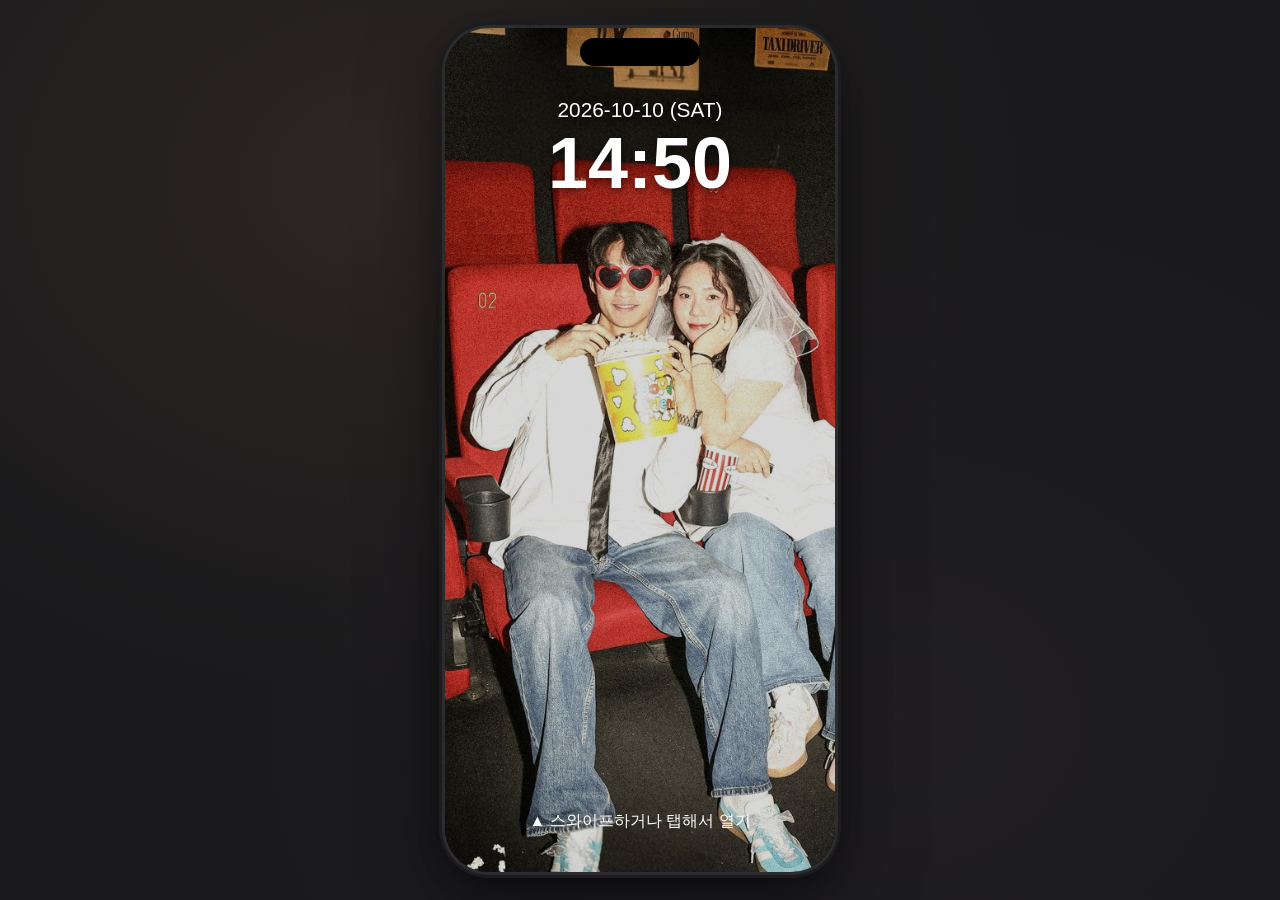
==== index.html @ 576ec0c3 "test" ====
<!DOCTYPE html>
<html lang="ko">
<head>
    <meta charset="UTF-8">
    <meta name="viewport" content="width=device-width, initial-scale=1.0, viewport-fit=cover">
    <title>우리 결혼합니다</title>
    <meta name="description" content="2026년 10월 10일, 황지훈 ♥ 조대옥 결혼합니다. 더아리엘 수원에서 소중한 분들을 초대합니다.">

    <!-- 카카오톡 / SNS 링크 미리보기 (Open Graph) -->
    <meta property="og:type" content="website">
    <meta property="og:site_name" content="우리 결혼합니다">
    <meta property="og:title" content="10월 10일 황지훈 ♥ 조대옥 결혼합니다.">
    <meta property="og:description" content="2026년 10월 10일 (토) 오후 2시 50분 · 더아리엘 수원">
    <meta property="og:url" content="https://sks03433.github.io/okhoon-wedding/">
    <meta property="og:image" content="https://sks03433.github.io/okhoon-wedding/gallery/01.jpg">
    <meta property="og:image:width" content="3344">
    <meta property="og:image:height" content="5016">
    <meta property="og:locale" content="ko_KR">

    <meta name="twitter:card" content="summary_large_image">
    <meta name="twitter:title" content="10월 10일 황지훈 ♥ 조대옥 결혼합니다.">
    <meta name="twitter:description" content="2026년 10월 10일 (토) 오후 2시 50분 · 더아리엘 수원">
    <meta name="twitter:image" content="https://sks03433.github.io/okhoon-wedding/gallery/01.jpg">

    <link rel="stylesheet" href="https://cdnjs.cloudflare.com/ajax/libs/font-awesome/6.5.1/css/all.min.css">
    
    <script src="https://www.gstatic.com/firebasejs/8.10.1/firebase-app.js"></script>
    <script src="https://www.gstatic.com/firebasejs/8.10.1/firebase-database.js"></script>

    <script>
        const firebaseConfig = {
            apiKey: "AIzaSyBFfQJjNYcFYz-Aci26MjwXacXOkHClIR4",
            authDomain: "okhoon-wedding.firebaseapp.com",
            databaseURL: "https://okhoon-wedding-default-rtdb.asia-southeast1.firebasedatabase.app",
            projectId: "okhoon-wedding",
            storageBucket: "okhoon-wedding.firebasestorage.app",
            messagingSenderId: "983524797177",
            appId: "1:983524797177:web:cefd13ac75ae9e44da1028"
        };

        // 파이어베이스 초기화
        if (!firebase.apps.length) {
            firebase.initializeApp(firebaseConfig);
        }
        const database = firebase.database();
    </script>

    <link rel="stylesheet" href="style.css">
</head>
<body>

    <audio id="bgm" src="bgm.mp3" loop></audio>

    <div id="app-frame">
    <div id="lock-screen" class="screen">
        <div class="lock-wrapper">
            <div class="top-info">
                <div class="date">2026-10-10 (SAT)</div>
                <div class="time">14:50</div>
            </div>
            <div class="swipe-up-text">▲ 스와이프하거나 탭해서 열기</div>
        </div>
    </div>

    <div id="home-screen" class="screen hidden">
        <div class="home-title-bar">
            <div class="home-music-item" onclick="toggleMusic()">
                <div id="music-top-btn" class="icon-box ios-music home-music-icon">
                    <i class="fa-solid fa-music"></i>
                </div>
                <span>음악 재생</span>
            </div>
            <div class="home-title-spacer" aria-hidden="true"></div>
        </div>

        <div class="home-content">
            <div class="app-grid row-2">
                <!-- ✉️ 1. 축의금 -> '마음 전하기' (구글 메일 아이콘 스타일) -->
                <div class="icon-item" onclick="openRemittance()">
                    <div class="icon-box ios-mail" style="background: #ffffff; box-shadow: inset 0 0 1px rgba(0,0,0,0.2); display: flex; align-items: center; justify-content: center;">
                        <svg viewBox="0 0 24 24" style="width: 65%; height: 65%;">
                            <path fill="#4285F4" d="M20 4H4c-1.1 0-2 .9-2 2v12c0 1.1.9 2 2 2h16c1.1 0 2-.9 2-2V6c0-1.1-.9-2-2-2z"/>
                            <path fill="#EA4335" d="M22 6v12c0 1.1-.9 2-2 2h-2V8l-6 4-6-4v12H4c-1.1 0-2-.9-2-2V6c0-1.1.9-2 2-2h16c1.1 0 2-.9 2 2z"/>
                            <path fill="#FBBC05" d="M18 20h2c1.1 0 2-.9 2-2V8l-4 3v9z"/>
                            <path fill="#34A853" d="M2 8v10c0 1.1.9 2 2 2h2v-9l-4-3z"/>
                        </svg>
                    </div>
                    <span>마음 전하기</span>
                </div>
                
                <div class="icon-item" onclick="openGuestSnap()">
                    <div class="icon-box ios-instagram">
                        <div class="insta-camera">
                            <div class="insta-lens"></div>
                            <div class="insta-flash"></div>
                        </div>
                    </div>
                    <span>게스트 스냅</span>
                </div>

                <div class="icon-item" onclick="openGuestbook()">
                    <div class="icon-box ios-messages" style="background: linear-gradient(180deg, #35c759 0%, #2cd156 100%); display: flex; align-items: center; justify-content: center; box-shadow: 0 4px 10px rgba(0,0,0,0.15);">
                        <svg viewBox="0 0 29 29" style="width: 62%; height: 62%; filter: drop-shadow(0px 1px 1px rgba(0,0,0,0.05));">
                            <path fill="#ffffff" d="M14.5,2.5 C21.956,2.5 28,7.604 28,13.884 C28,20.163 21.956,25.267 14.5,25.267 C12.983,25.267 11.528,25.059 10.169,24.671 C6.671,27.126 3.013,27.311 1.341,27.337 C1.002,27.342 0.771,27.02 0.906,26.711 C1.859,24.529 3.518,21.603 3.993,20.093 C1.536,18.432 0,16.295 0,13.884 C0,7.604 6.044,2.5 14.5,2.5 Z"/>
                        </svg>
                    </div>
                    <span>방명록</span>
                </div>

                <div class="icon-item" onclick="openNotice()">
                    <div class="icon-box ios-settings">
                        <i class="fa-solid fa-gear"></i>
                    </div>
                    <span>안내사항</span>
                </div>
            </div>
        </div>
        
        <div class="ios-dock">
            <div class="icon-item" onclick="openStory()">
                <div class="icon-box ios-health">❤️</div>
                <span>우리 이야기</span>
            </div>
            <div class="icon-item" onclick="openMap()">
                <div class="icon-box ios-maps"><div class="maps-indicator"></div></div>
                <span>오시는 길</span>
            </div>
            <div class="icon-item" onclick="openGallery()">
                <div class="icon-box ios-photos">
                    <div class="petal p1"></div><div class="petal p2"></div>
                    <div class="petal p3"></div><div class="petal p4"></div>
                    <div class="petal p5"></div><div class="petal p6"></div>
                    <div class="petal p7"></div><div class="petal p8"></div>
                </div>
                <span>갤러리</span>
            </div>
            <div class="icon-item" onclick="openRSVP()">
                <div class="icon-box ios-reminders">
                    <div class="rem-bullet rb1"></div><div class="rem-line"></div>
                    <div class="rem-bullet rb2"></div><div class="rem-line"></div>
                    <div class="rem-bullet rb3"></div><div class="rem-line"></div>
                </div>
                <span>참석 여부</span>
            </div>
        </div>
    </div>

    <div id="map-page" class="detail-page hidden">
        <div class="page-header">
            <div class="header-bar"></div>
            <h3>오시는 길</h3>
            <button class="close-btn" onclick="closeMap()">✕</button>
        </div>
        <div class="page-content">
            <div class="venue-card">
                <h4 class="venue-name">더아리엘 수원</h4> 
                <p class="venue-address">경기도 수원시 팔달구 중부대로 181<br><span class="sub-addr">(우만동 147-7)</span></p>
                <p class="venue-phone"><i class="fa-solid fa-phone"></i> 031.214.9300</p>
                <div class="venue-map-wrap">
                    <img src="venue_map.jpg" alt="더아리엘 수원 약도" class="venue-map-image">
                </div>
                <button class="copy-full" onclick="copyAddress()"><i class="fa-regular fa-copy"></i> 주소 복사하기</button>
                <div class="btn-group">
                    <a href="https://map.kakao.com/link/to/더아리엘 수원,37.2775914,127.0362429" target="_blank" class="action-btn kakao">
                        <i class="fa-solid fa-comment"></i> 카카오맵
                    </a>
                    
                    <a href="https://map.naver.com/v5/search/더아리엘%20수원" target="_blank" class="action-btn naver">
                        <span class="naver-icon">N</span> 네이버 지도
                    </a>
                </div>
            </div> 
            
            <div class="transport-section">
                <div class="info-block">
                    <h5 class="sub-title sub-subway"><i class="fa-solid fa-subway"></i> 지하철</h5>
                    <div class="route-list">
                        <div class="route-card">
                            <div class="route-head">
                                <span class="badge line-1">1호선</span>
                                <strong>수원역 4번 출구 앞</strong>
                            </div>
                            <p class="bus-numbers blue">720-2, 83-1, 10, 10-2, 10-5, 11-1, 37, 66-4, 13-4</p>
                            <p class="route-arrive">수원고용센터 · 동수원병원 · 라마다호텔 앞 하차 <span class="walk-time">도보 약 5분</span></p>
                        </div>
                        <div class="route-card">
                            <div class="route-head">
                                <span class="badge line-bundang">수인분당</span>
                                <strong>수원시청역 1번 출구 앞</strong>
                            </div>
                            <p class="bus-numbers blue">82-1</p>
                            <p class="route-arrive">동수원병원 · 라마다 하차 <span class="walk-time">도보 약 2분</span></p>
                        </div>
                        <div class="route-card">
                            <div class="route-head">
                                <span class="badge line-bundang">수인분당</span>
                                <strong>수원시청역 9번 출구 앞</strong>
                            </div>
                            <p class="bus-numbers blue">20-2, 202</p>
                            <p class="route-arrive">청소년문화센터 하차 <span class="walk-time">도보 약 8분</span></p>
                        </div>
                        <div class="route-card tip">
                            <div class="route-head">
                                <span class="badge tip-badge">Tip</span>
                                <strong>아주대병원 입구 정거장 앞</strong>
                            </div>
                            <p class="route-note">수원역 · 팔달문 방향 승차</p>
                            <p class="bus-numbers blue">720-2, 11-1, 13-4</p>
                            <p class="route-arrive">우만신성아파트 하차</p>
                            <p class="route-note">청소년문화센터 하차 시 선경아파트 방향 도보 400m (동수원병원 방향)</p>
                        </div>
                    </div>
                </div>
                <div class="info-block">
                    <h5 class="sub-title sub-bus"><i class="fa-solid fa-bus"></i> 광역버스</h5>
                    <div class="route-list">
                        <div class="route-card">
                            <div class="route-head">
                                <span class="badge line-sin">신분당</span>
                                <strong>강남역 5번 출구</strong>
                            </div>
                            <p class="route-note">반대 방향 도보 → 대우도씨에빛오피스텔 지나 커피빈 앞 정류장</p>
                            <div class="bus-list">
                                <p><span class="bus-chip red">3007</span> 아주대병원입구 하차</p>
                                <p><span class="bus-chip red">3002</span> 월드메르디앙 하차 <span class="walk-time">도보 약 5분</span></p>
                            </div>
                        </div>
                        <div class="route-card">
                            <div class="route-head">
                                <span class="badge line-2">2호선</span>
                                <strong>사당역 4번 출구</strong>
                            </div>
                            <p class="route-note">반대 방향 도보 → GS25 편의점 앞 정류장</p>
                            <div class="bus-list">
                                <p><span class="bus-chip red">7000</span> <span class="bus-chip red">7001</span> 아주대병원입구 하차</p>
                                <p><span class="bus-chip red">7002</span> 월드메르디앙 하차 <span class="walk-time">도보 약 5분</span></p>
                            </div>
                        </div>
                        <div class="route-card">
                            <div class="route-head">
                                <span class="badge line-2">2호선</span>
                                <strong>잠실역 4번 출구 앞</strong>
                            </div>
                            <div class="bus-list">
                                <p><span class="bus-chip red">1007-1</span> 아주대병원입구 하차</p>
                            </div>
                        </div>
                        <div class="route-card">
                            <div class="route-head">
                                <span class="badge line-bundang">성남</span>
                                <strong>성남시청 또는 야탑역</strong>
                            </div>
                            <div class="bus-list">
                                <p><span class="bus-chip red">4000</span> 청소년문화센터 하차</p>
                            </div>
                        </div>
                    </div>
                </div>
                <div class="info-block">
                    <h5 class="sub-title sub-parking"><i class="fa-solid fa-car"></i> 주차장</h5>
                    <div class="info-details">
                        <p class="station-highlight parking-box">건물 내 지하 1·2층 주차장, 주차 타워 주차장</p>
                        <p>• 외부 주차장 이용 시 주차원 안내를 받고 다른 주차장으로 이동해 주세요.</p>
                    </div>
                </div>
            </div>
        </div>
    </div>

    <div id="gallery-page" class="detail-page hidden">
        <div class="page-header">
            <div class="header-bar"></div>
            <h3>갤러리</h3>
            <button class="close-btn" onclick="closeGallery()">✕</button>
        </div>
        <div class="page-content gallery-page-content">
            <div id="gallery-grid" class="gallery-grid"></div>
        </div>
    </div>

    <div id="gallery-lightbox" class="gallery-lightbox hidden" onclick="closeGalleryLightboxOnBackdrop(event)">
        <button class="gallery-lightbox-close" type="button" onclick="closeGalleryLightbox()" aria-label="닫기">✕</button>
        <button class="gallery-lightbox-nav prev" type="button" onclick="prevGalleryImage(event)" aria-label="이전 사진">‹</button>
        <img id="gallery-lightbox-img" src="" alt="갤러리 사진">
        <button class="gallery-lightbox-nav next" type="button" onclick="nextGalleryImage(event)" aria-label="다음 사진">›</button>
        <div id="gallery-lightbox-counter" class="gallery-lightbox-counter"></div>
    </div>

    <div id="guestbook-page" class="detail-page hidden">
        <div class="page-header">
            <div class="header-bar"></div>
            <h3>축하 방명록 (<span id="gb-count">0</span>)</h3>
            <button class="close-btn" onclick="closeGuestbook()">✕</button>
        </div>
        <div class="page-content">
            <div class="venue-card" style="text-align: left;">
                <input type="text" id="gb-name" placeholder="이름" style="width:100%; padding:10px; margin-bottom:8px; border:1px solid #ddd; border-radius:8px;">
                <input type="password" id="gb-password" placeholder="비밀번호 (4자리)" style="width:100%; padding:10px; margin-bottom:8px; border:1px solid #ddd; border-radius:8px;">
                <textarea id="gb-content" placeholder="축하 메시지를 남겨주세요." style="width:100%; height:80px; padding:10px; margin-bottom:8px; border:1px solid #ddd; border-radius:8px; resize:none;"></textarea>
                <button class="copy-full" onclick="addComment()" style="background:#ff9500; color:white; margin-bottom:0;">메시지 남기기</button>
            </div>
            <div id="guestbook-list" class="transport-section" style="margin-top:15px;"></div>
        </div>
    </div>

    <div id="story-page" class="detail-page hidden">
        <div class="page-header">
            <div class="header-bar"></div>
            <h3>우리 이야기</h3>
            <button class="close-btn" onclick="closeStory()">✕</button>
        </div>
        <div class="page-content story-page-content">
            <div class="story-hero">
                <img src="home_photo.jpg" alt="신랑 신부 사진" class="story-hero-image">
                <div class="story-hero-overlay">
                    <p class="story-hero-date">2026. 10. 10</p>
                    <h4 class="story-hero-names">황지훈 <span>&</span> 조대옥</h4>
                </div>
            </div>

            <div class="story-intro venue-card">
                <p>서로 다른 길을 걸어온 두 사람이<br>우연처럼 만나 운명처럼 사랑하게 되었습니다.</p>
                <p>이제 한 곳을 바라보며<br>평생의 동반자가 되려 합니다.</p>
                <p class="story-intro-sign">저희의 새로운 시작을<br>축복해 주시면 감사하겠습니다.</p>
            </div>

            
            <div class="story-parents">
                <div class="story-parent-card groom-side">
                    <span class="story-parent-label">신랑측</span>
                    <p><strong>황현석 · 강미경</strong> 의 아들</p>
                    <p class="story-parent-name">황지훈</p>
                    <div class="story-mini-profile">
                        <img src="profile/groom-child.jpg" alt="신랑 어린시절" class="story-profile-photo">
                        <div class="story-profile-header">
                            <span class="story-profile-role">신랑 황지훈</span>
                            <!-- 전화번호 입력 시 href를 tel:01012345678 형식으로 교체 -->
                            <!-- <a class="story-profile-call" href="#" aria-label="신랑에게 전화하기" onclick="return false;"><i class="fa-solid fa-phone"></i></a> -->
                        </div>
                        <ul class="story-profile-list">
                            <li>1996년 출생</li>
                            <li>요리를 잘해요</li>
                            <li>여행을 좋아해요</li>
                        </ul>
                        <p class="story-profile-pledge">🌳 나무같은 남편이 되겠습니다</p>
                        <!-- <p class="story-profile-mbti">MBTI · ENFP</p> -->
                    </div>
                </div>
                <div class="story-parent-card bride-side">
                    <span class="story-parent-label">신부측</span>
                    <p><strong>조기종 · 나유미</strong> 의 딸</p>
                    <p class="story-parent-name">조대옥</p>
                    <div class="story-mini-profile">
                        <img src="profile/bride-child.jpg" alt="신부 어린시절" class="story-profile-photo">
                        <div class="story-profile-header">
                            <span class="story-profile-role">신부 조대옥</span>
                            <!-- 전화번호 입력 시 href를 tel:01012345678 형식으로 교체 -->
                            <!-- <a class="story-profile-call" href="#" aria-label="신부에게 전화하기" onclick="return false;"><i class="fa-solid fa-phone"></i></a> -->
                        </div>
                        <ul class="story-profile-list">
                            <li>1996년 출생</li>
                            <li>뭐든지 잘 먹어요</li>
                            <li>바다를 좋아해요</li>
                        </ul>
                        <p class="story-profile-pledge">🌝 햇살같은 아내가 되겠습니다</p>
                        <!-- <p class="story-profile-mbti">MBTI · ENFP</p> -->
                    </div>
                </div>
            </div>

            <div class="story-section-title">Our Timeline</div>
            <div class="story-timeline">
                <div class="story-timeline-item">
                    <div class="story-timeline-date">2019. 7</div>
                    <div class="story-timeline-card">
                        <h5>연애 시작</h5>
                        <p>서로를 알아가며 연애를 시작했습니다.</p>
                    </div>
                </div>
                <div class="story-timeline-item">
                    <div class="story-timeline-date">2020. 5</div>
                    <div class="story-timeline-card">
                        <h5>군대</h5>
                        <p>군 복무로 잠시 떨어져 지내며 서로를 더 소중히 여기게 되었습니다.</p>
                    </div>
                </div>
                <div class="story-timeline-item">
                    <div class="story-timeline-date">2024. 3</div>
                    <div class="story-timeline-card">
                        <h5>태국 장기여행 후 결혼결심</h5>
                        <p>태국 장기여행 끝에 평생을 함께하기로 마음먹었습니다.</p>
                    </div>
                </div>
                <div class="story-timeline-item">
                    <div class="story-timeline-date">2026. 10</div>
                    <div class="story-timeline-card">
                        <h5>결혼합니다.</h5>
                        <p>사랑하는 사람과 새로운 출발을 앞두고 있습니다. 소중한 분들을 초대합니다.</p>
                    </div>
                </div>
            </div>
        </div>
    </div>

    <div id="notice-page" class="detail-page hidden">
        <div class="page-header">
            <div class="header-bar"></div>
            <h3>안내사항</h3>
            <button class="close-btn" onclick="closeNotice()">✕</button>
        </div>
        <div class="page-content">
            <div class="info-block notice-block">
                <h5 class="sub-title sub-notice"><i class="fa-solid fa-calendar-day"></i> 예식 안내</h5>
                <div class="info-details">
                    <p><strong>일시</strong> 2026년 10월 10일 (토) 오후 2시 50분</p>
                    <p><strong>장소</strong> 더아리엘 수원 6층 스카이가든홀</p>
                    <p><strong>주소</strong> 경기 수원시 팔달구 중부대로 181</p>
                </div>
            </div>
            <div class="info-block notice-block">
                <h5 class="sub-title sub-notice"><i class="fa-solid fa-utensils"></i> 식사 안내</h5>
                <div class="info-details">
                    <p>예식 후 같은 건물 내 연회장에서<br>식전 30분인 <strong>14시 20분</strong>부터 피로연 이용 가능합니다.</p>
                    <p>참석 여부 전달 시 식사 여부도 함께 알려주시면 감사하겠습니다.</p>
                </div>
            </div>
            <div class="info-block notice-block">
                <h5 class="sub-title sub-notice"><i class="fa-solid fa-house"></i> 피로연 안내</h5>
                <div class="info-details">
                    <p>결혼식 전에 소중한 분들과 함께할<br>작은 피로연 자리를 준비했습니다.</p>
                    <p>바쁘시더라도 참석하시어<br>축복해 주시면 감사하겠습니다.</p>
                    <p><strong>일시</strong> 2026년 10월 3일 (토) 11시 ~ 2시</p>
                    <p><strong>장소</strong> 고창군 (신부측 자택)</p>
                </div>
            </div>
            <div class="info-block notice-block">
                <h5 class="sub-title sub-notice"><i class="fa-solid fa-camera-retro"></i> 포토부스 안내</h5>
                <div class="info-details">
                    <p>모든 하객분들을 위한 무료 포토부스를 준비했습니다.<br>촬영 횟수 제한 없이 자유롭게 이용해 주세요.</p>
                    <p>여러분의 사진과 한마디가 저희에게<br>오래도록 소중한 추억이 됩니다.</p>
                    <p>부담 없이 마음껏 촬영하시고,<br>방명록도 함께 작성해 주세요!</p>
                </div>
            </div>
            <div class="info-block notice-block">
                <h5 class="sub-title sub-notice"><i class="fa-solid fa-won-sign"></i> ATM 안내</h5>
                <div class="info-details">
                    <p>예식장 건물 내 ATM을 이용하실 수 있습니다.</p>
                    <p>필요하신 경우 안내 데스크에 문의해 주세요.</p>
                </div>
            </div>
            <div class="info-block notice-block">
                <h5 class="sub-title sub-notice"><i class="fa-solid fa-camera"></i> 촬영 안내</h5>
                <div class="info-details">
                    <p>예식 진행 중 자유롭게 사진을 촬영하시고,<br>모바일청첩장 내의 게스트 스냅 어플로 함께 나눠주시면<br>감사한 마음으로 소중히 간직하겠습니다.</p>
                </div>
            </div>
        </div>
    </div>

    <div id="rsvp-page" class="detail-page hidden">
        <div class="page-header">
            <div class="header-bar"></div>
            <h3>참석 의사 전달</h3>
            <button class="close-btn" onclick="closeRSVP()">✕</button>
        </div>
        <div class="page-content">
            <div class="venue-card" style="text-align: left; padding: 25px 20px;">
                <p style="font-size: 0.9rem; color: #8e8e93; margin-bottom: 20px; line-height: 1.4;">축하해 주시는 모든 분들께 감사드립니다.<br>원활한 예식 준비를 위해 참석 여부를 알려주세요.</p>
                <div style="margin-bottom: 18px;">
                    <label style="display:block; font-size: 0.85rem; font-weight:600; margin-bottom:6px; color:#1c1c1e;">성함</label>
                    <input type="text" id="rsvp-name" placeholder="성함을 입력해주세요." style="width:100%; padding:12px; border:1px solid #ddd; border-radius:10px; font-size:1rem; outline: none;">
                </div>
                <div style="margin-bottom: 18px;">
                    <label style="display:block; font-size: 0.85rem; font-weight:600; margin-bottom:6px; color:#1c1c1e;">동명이인 체크를 위한 번호를 알려주세요.</label>
                    <input type="tel" id="rsvp-phone4" inputmode="numeric" maxlength="4" pattern="[0-9]{4}" placeholder="핸드폰 번호 뒤 4자리" style="width:100%; padding:12px; border:1px solid #ddd; border-radius:10px; font-size:1rem; outline: none;">
                </div>
                <div style="margin-bottom: 18px;">
                    <label style="display:block; font-size: 0.85rem; font-weight:600; margin-bottom:6px; color:#1c1c1e;">구분</label>
                    <div style="display:flex; gap:10px;">
                        <button class="rsvp-opt-btn active" data-type="side" data-value="신랑측" onclick="selectOpt(this)">신랑측</button>
                        <button class="rsvp-opt-btn" data-type="side" data-value="신부측" onclick="selectOpt(this)">신부측</button>
                    </div>
                </div>
                <div style="margin-bottom: 18px;">
                    <label style="display:block; font-size: 0.85rem; font-weight:600; margin-bottom:6px; color:#1c1c1e;">참석 여부</label>
                    <div style="display:flex; gap:10px;">
                        <button class="rsvp-opt-btn active" data-type="attend" data-value="참석" onclick="selectOpt(this)">참석</button>
                        <button class="rsvp-opt-btn" data-type="attend" data-value="마음만 함께" onclick="selectOpt(this)">마음만 함께</button>
                    </div>
                </div>
                <div style="margin-bottom: 18px;">
                    <label style="display:block; font-size: 0.85rem; font-weight:600; margin-bottom:6px; color:#1c1c1e;">동반 인원 (본인 포함)</label>
                    <select id="rsvp-count" style="width:100%; padding:12px; border:1px solid #ddd; border-radius:10px; font-size:1rem; background:white; outline: none;">
                        <option value="1명">1명</option>
                        <option value="2명">2명</option>
                        <option value="3명">3명</option>
                        <option value="4명">4명</option>
                        <option value="5명 이상">5명 이상</option>
                    </select>
                </div>
                <div style="margin-bottom: 25px;">
                    <label style="display:block; font-size: 0.85rem; font-weight:600; margin-bottom:6px; color:#1c1c1e;">식사 여부</label>
                    <div style="display:flex; gap:10px;">
                        <button class="rsvp-opt-btn active" data-type="meal" data-value="예정" onclick="selectOpt(this)">예정</button>
                        <button class="rsvp-opt-btn" data-type="meal" data-value="안함" onclick="selectOpt(this)">안함</button>
                    </div>
                </div>
                <button class="copy-full" onclick="submitRSVP()" style="background:#007aff; color:white; margin-bottom:0; font-size:1.05rem; height: 50px;">참석 의사 전달하기</button>
            </div>
        </div>
    </div>

    <div id="snap-page" class="detail-page hidden">
        <div class="page-header">
            <div class="header-bar"></div>
            <h3>게스트 스냅 전송</h3>
            <button class="close-btn" onclick="closeGuestSnap()">✕</button>
        </div>
        <div class="page-content" style="display: flex; flex-direction: column; align-items: center; justify-content: center; text-align: center; padding: 40px 20px;">
            <div style="font-size: 3.5rem; margin-bottom: 20px;">📸</div>
            <h4 style="font-size: 1.3rem; font-weight: 700; color: #1c1c1e; margin-bottom: 12px;">신랑·신부에게 사진 보내기</h4>
            <p style="font-size: 0.95rem; color: #48484a; line-height: 1.6; margin-bottom: 16px; word-break: keep-all;">
                예식장에서 찍으신 예쁘고 소중한 사진들을 <br>
                신랑·신부에게 직접 보내주세요! <br>
                <span style="color: #ff3b30; font-weight: 600;">(보내주신 사진은 다른 하객들에게 노출되지 않습니다.)</span>
            </p>
            <p style="font-size: 0.9rem; color: #007aff; font-weight: 600; line-height: 1.5; margin-bottom: 28px; word-break: keep-all; background: #e8f2ff; padding: 12px 14px; border-radius: 12px; width: 100%;">
                업로드 기간<br>
                2026년 10월 10일 (식 당일) ~ 2026년 10월 13일<br>
                <span style="font-weight: 500; font-size: 0.85rem;">식 당일 기준 최대 3일까지</span>
            </p>
            <a href="https://www.dropbox.com/request/5nmux04hdngwgs6jgcnn" target="_blank" class="copy-full" style="background: linear-gradient(45deg, #405de6, #5851db, #833ab4, #c13584, #e1306c, #fd1d1d); color: white; text-decoration: none; display: flex; justify-content: center; align-items: center; height: 50px; font-size: 1.05rem; box-shadow: 0 4px 15px rgba(225,48,108,0.4); margin-bottom: 0;">
                사진 업로드하러 가기
            </a>
        </div>
    </div>

   <div id="remittance-page" class="detail-page hidden">
        <div class="page-header">
            <div class="header-bar"></div>
            <h3>마음 전하기</h3>
            <button class="close-btn" onclick="closeRemittance()">✕</button>
        </div>
        <div class="page-content" style="padding: 20px;">
            <p style="font-size: 0.85rem; color: #8e8e93; text-align: center; margin-bottom: 20px; line-height: 1.5; word-break: keep-all;">
                축하의 마음을 전하실 수 있도록 <br> 계좌번호를 안내해 드립니다.
            </p>
            
            <div style="display: flex; gap: 10px; margin-bottom: 20px;">
                <button id="tab-groom" class="rsvp-opt-btn active" onclick="switchRemitTab('groom')">신랑측</button>
                <button id="tab-bride" class="rsvp-opt-btn" onclick="switchRemitTab('bride')">신부측</button>
            </div>

            <!-- 신랑측 계좌 리스트 -->
            <div id="area-groom" class="remit-account-area">
                <div class="venue-card" style="text-align: left; padding: 15px; margin-bottom: 10px; display: flex; justify-content: space-between; align-items: center; border-left: 4px solid #007aff;">
                    <div style="flex: 1;">
                        <span style="font-size: 0.75rem; color: #007aff; font-weight: 700;">신랑</span>
                        <div style="margin-top: 2px;"><strong style="font-size: 1rem; color: #1c1c1e;">황지훈</strong></div>
                        <p style="font-size: 0.85rem; color: #48484a; margin-top: 3px;">신한은행 110-445-758176</p>
                    </div>
                    <button class="action-btn naver" style="padding: 7px 14px; font-size: 0.8rem; height: auto; flex-shrink: 0;" onclick="copyAccount('신한은행 110-445-758176')">복사</button>
                </div>
                <!-- 신랑 부(父) 왼쪽 끝단 색상 및 텍스트 색상 추가 -->
                <div class="venue-card" style="text-align: left; padding: 15px; margin-bottom: 10px; display: flex; justify-content: space-between; align-items: center; border-left: 4px solid #007aff;">
                    <div style="flex: 1;">
                        <span style="font-size: 0.75rem; color: #007aff; font-weight: 700;">신랑 부 (父)</span>
                        <div style="margin-top: 2px;"><strong style="font-size: 1rem; color: #1c1c1e;">황현석</strong></div>
                        <p style="font-size: 0.85rem; color: #48484a; margin-top: 3px;">농협 204051-52-083443</p>
                    </div>
                    <button class="action-btn naver" style="padding: 7px 14px; font-size: 0.8rem; height: auto; flex-shrink: 0;" onclick="copyAccount('은행명 000-000-000000')">복사</button>
                </div>
                <!-- 신랑 모(母) 왼쪽 끝단 색상 및 텍스트 색상 추가 -->
                <div class="venue-card" style="text-align: left; padding: 15px; margin-bottom: 10px; display: flex; justify-content: space-between; align-items: center; border-left: 4px solid #007aff;">
                    <div style="flex: 1;">
                        <span style="font-size: 0.75rem; color: #007aff; font-weight: 700;">신랑 모 (母)</span>
                        <div style="margin-top: 2px;"><strong style="font-size: 1rem; color: #1c1c1e;">강미경</strong></div>
                        <p style="font-size: 0.85rem; color: #48484a; margin-top: 3px;">농협 211001-52-107019</p>
                    </div>
                    <button class="action-btn naver" style="padding: 7px 14px; font-size: 0.8rem; height: auto; flex-shrink: 0;" onclick="copyAccount('은행명 000-000-000000')">복사</button>
                </div>
            </div>

            <!-- 신부측 계좌 리스트 -->
            <div id="area-bride" class="remit-account-area" style="display: none;">
                <div class="venue-card" style="text-align: left; padding: 15px; margin-bottom: 10px; display: flex; justify-content: space-between; align-items: center; border-left: 4px solid #ff2d55;">
                    <div style="flex: 1;">
                        <span style="font-size: 0.75rem; color: #ff2d55; font-weight: 700;">신부</span>
                        <div style="margin-top: 2px;"><strong style="font-size: 1rem; color: #1c1c1e;">조대옥</strong></div>
                        <p style="font-size: 0.85rem; color: #48484a; margin-top: 3px;">NH농협은행 302-1940-922331
                    </div>
                    <button class="action-btn naver" style="padding: 7px 14px; font-size: 0.8rem; height: auto; flex-shrink: 0;" onclick="copyAccount('은행명 000-000-000000')">복사</button>
                </div>
                <!-- 신부 부(父) 왼쪽 끝단 색상 및 텍스트 색상 추가 -->
                <div class="venue-card" style="text-align: left; padding: 15px; margin-bottom: 10px; display: flex; justify-content: space-between; align-items: center; border-left: 4px solid #ff2d55;">
                    <div style="flex: 1;">
                        <span style="font-size: 0.75rem; color: #ff2d55; font-weight: 700;">신부 부 (父)</span>
                        <div style="margin-top: 2px;"><strong style="font-size: 1rem; color: #1c1c1e;">조기종</strong></div>
                        <p style="font-size: 0.85rem; color: #48484a; margin-top: 3px;">농협 521013-52-184853</p>
                    </div>
                    <button class="action-btn naver" style="padding: 7px 14px; font-size: 0.8rem; height: auto; flex-shrink: 0;" onclick="copyAccount('은행명 000-000-000000')">복사</button>
                </div>
                <!-- 신부 모(母) 왼쪽 끝단 색상 및 텍스트 색상 추가 -->
                <div class="venue-card" style="text-align: left; padding: 15px; margin-bottom: 10px; display: flex; justify-content: space-between; align-items: center; border-left: 4px solid #ff2d55;">
                    <div style="flex: 1;">
                        <span style="font-size: 0.75rem; color: #ff2d55; font-weight: 700;">신부 모 (母)</span>
                        <div style="margin-top: 2px;"><strong style="font-size: 1rem; color: #1c1c1e;">나유미</strong></div>
                        <p style="font-size: 0.85rem; color: #48484a; margin-top: 3px;">농협 521014-52-039342 </p>
                    </div>
                    <button class="action-btn naver" style="padding: 7px 14px; font-size: 0.8rem; height: auto; flex-shrink: 0;" onclick="copyAccount('은행명 000-000-000000')">복사</button>
                </div>
            </div>
        </div>
    </div>
    </div><!-- /#app-frame -->

    <script src="script.js"></script>
</body>
</html>
---- style.css ----
* {
    box-sizing: border-box;
    margin: 0;
    padding: 0;
}

:root {
    --phone-width: 390px;
    --phone-height: 844px;
    --safe-top: env(safe-area-inset-top, 0px);
    --safe-bottom: env(safe-area-inset-bottom, 0px);
}

body, html {
    width: 100%;
    height: 100%;
    font-family: -apple-system, BlinkMacSystemFont, "Segoe UI", Roboto, Helvetica, Arial, sans-serif;
    overflow: hidden;
    background-color: #000;
    -webkit-tap-highlight-color: transparent;
}

/* PC: 어두운 배경 위에 폰 프레임 중앙 배치 */
body {
    display: flex;
    justify-content: center;
    align-items: center;
    min-height: 100dvh;
    background:
        radial-gradient(ellipse at 30% 20%, rgba(80, 60, 50, 0.35) 0%, transparent 50%),
        radial-gradient(ellipse at 70% 80%, rgba(40, 35, 45, 0.4) 0%, transparent 50%),
        #1a1a1c;
}

#app-frame {
    position: relative;
    width: 100%;
    height: 100%;
    max-width: 100%;
    max-height: 100%;
    overflow: hidden;
    background: #000;
}

/* 모바일: 전체 화면 */
@media (max-width: 767px) {
    body {
        background: #000;
        display: block;
    }

    #app-frame {
        width: 100%;
        height: 100%;
        height: 100dvh;
        border-radius: 0;
        box-shadow: none;
    }
}

/* PC / 태블릿: 아이폰 비율 프레임 */
@media (min-width: 768px) {
    #app-frame {
        width: min(var(--phone-width), calc(100vw - 48px));
        height: min(var(--phone-height), calc(100dvh - 48px));
        border-radius: 44px;
        box-shadow:
            0 0 0 3px #2c2c2e,
            0 0 0 6px #1c1c1e,
            0 25px 80px rgba(0, 0, 0, 0.55),
            0 8px 24px rgba(0, 0, 0, 0.35);
        aspect-ratio: 390 / 844;
    }

    /* 노치 느낌 (장식) */
    #app-frame::before {
        content: '';
        position: absolute;
        top: 10px;
        left: 50%;
        transform: translateX(-50%);
        width: 120px;
        height: 28px;
        background: #000;
        border-radius: 20px;
        z-index: 100;
        pointer-events: none;
    }
}

.screen {
    width: 100%;
    height: 100%;
    position: absolute;
    top: 0;
    left: 0;
    transition: transform 0.5s ease-in-out;
}

/* 1. 잠금 화면 */
#lock-screen {
    background-image: url('lock_photo.png');
    background-size: cover;
    background-position: center;
    background-repeat: no-repeat;
    z-index: 10;
    cursor: grab;
    user-select: none;
    -webkit-user-select: none;
    touch-action: none;
}

#lock-screen:active {
    cursor: grabbing;
}

.lock-wrapper {
    width: 100%;
    height: 100%;
    background: rgba(0, 0, 0, 0.15);
    display: flex;
    flex-direction: column;
    justify-content: space-between;
    align-items: center;
    padding: calc(70px + var(--safe-top)) 20px calc(40px + var(--safe-bottom)) 20px;
}

.top-info { text-align: center; text-shadow: 0 2px 10px rgba(0,0,0,0.6); }
.date { font-size: 1.3rem; font-weight: 500; color: #fff; }
.time { font-size: clamp(3.2rem, 12vw, 4.5rem); font-weight: 700; color: #fff; }
.swipe-up-text { font-size: 1rem; color: #fff; animation: blink 1.5s infinite; }
@keyframes blink { 0%, 100% { opacity: 0.4; } 50% { opacity: 1; } }

/* 2. 홈 화면 */
#home-screen {
    background-image: url('home_photo.jpg');
    background-size: cover;
    background-position: center;
    padding: calc(65px + var(--safe-top)) 20px calc(30px + var(--safe-bottom)) 20px;
    display: flex;
    flex-direction: column;
    justify-content: space-between;
    position: relative;
}

#home-screen::before {
    content: '';
    position: absolute;
    top: 0; left: 0; right: 0; bottom: 0;
    background: rgba(0, 0, 0, 0.15);
    z-index: 1;
}

.hidden { display: none !important; }
.slide-up { transform: translateY(-100%); }

/* 홈 상단 타이틀 옆 음악 버튼 */
.home-title-bar {
    position: absolute;
    top: calc(58px + var(--safe-top));
    left: 20px;
    right: 20px;
    width: auto;
    max-width: 400px;
    margin-left: auto;
    margin-right: auto;
    z-index: 3;
    display: grid;
    grid-template-columns: repeat(4, 1fr);
    gap: 15px;
    align-items: flex-start;
    pointer-events: none;
}

.home-music-item {
    grid-column: 1;
    justify-self: center;
    display: flex;
    flex-direction: column;
    align-items: center;
    cursor: pointer;
    pointer-events: auto;
}

.home-music-item span {
    color: #fff;
    font-size: 0.75rem;
    font-weight: 500;
    margin-top: 6px;
    text-shadow: 0 1px 5px rgba(0, 0, 0, 0.9);
    text-align: center;
    white-space: nowrap;
}

.home-music-icon {
    width: 38px;
    height: 38px;
    font-size: 1rem !important;
    border-radius: 10px;
    box-shadow: 0 3px 10px rgba(0, 0, 0, 0.35);
}

.home-title-spacer {
    grid-column: 2 / 5;
    height: 38px;
}

/* 홈 화면 콘텐츠 정렬 */
.home-content {
    position: relative;
    z-index: 2;
    width: 100%;
    max-width: 400px;
    margin: 0 auto;
    display: flex;
    flex-direction: column;
    flex: 1;
    min-height: 0;
    justify-content: flex-end;
    padding-bottom: 12px;
}

.app-grid {
    display: grid;
    grid-template-columns: repeat(4, 1fr);
    gap: 15px;
    width: 100%;
}

.row-2 {
    margin-bottom: 16px;
}

.icon-item {
    display: flex;
    flex-direction: column;
    align-items: center;
    cursor: pointer;
}

.icon-item.empty { cursor: default; pointer-events: none; }

.icon-box {
    width: 60px;
    height: 60px;
    border-radius: 13.5px;
    display: flex; justify-content: center; align-items: center;
    font-size: 1.8rem; box-shadow: 0 4px 10px rgba(0,0,0,0.3);
    position: relative;
    overflow: hidden;
}

.icon-item span {
    color: #fff; font-size: 0.75rem; font-weight: 500;
    margin-top: 6px; text-shadow: 0 1px 5px rgba(0,0,0,0.9);
    text-align: center;
}

/* 공통 고정 스타일 */
.ios-health { background: #fff; }

/* 🗺️ 순정 지도 앱 */
.ios-maps {
    background: #e5e5ea;
    background-image:
        linear-gradient(90deg, transparent 48%, #ffcc00 48%, #ffcc00 52%, transparent 52%),
        linear-gradient(0deg, transparent 45%, #ffffff 45%, #ffffff 55%, transparent 55%),
        linear-gradient(45deg, #a8e6cf 35%, #dcedc1 35%);
    background-size: 100% 100%;
}
.maps-indicator {
    position: absolute;
    width: 14px; height: 14px;
    background: #007aff; border: 2px solid #fff; border-radius: 50% 50% 0 50%;
    transform: rotate(45deg); box-shadow: -1px 2px 4px rgba(0,0,0,0.3);
}

/* 📸 순정 사진 앱 */
.ios-photos { background: #ffffff; }
.petal { position: absolute; width: 13px; height: 24px; border-radius: 10px; opacity: 0.85; transform-origin: center bottom; top: 6px; left: 23.5px; }
.p1 { background: #ff3b30; transform: rotate(0deg); }
.p2 { background: #ff9500; transform: rotate(45deg); }
.p3 { background: #ffcc00; transform: rotate(90deg); }
.p4 { background: #4cd964; transform: rotate(135deg); }
.p5 { background: #5ac8fa; transform: rotate(180deg); }
.p6 { background: #007aff; transform: rotate(225deg); }
.p7 { background: #5856d6; transform: rotate(270deg); }
.p8 { background: #ff2d55; transform: rotate(315deg); }

/* 🔔 순정 미리 알림 앱 그래픽 */
.ios-reminders {
    background: #ffffff;
    display: flex;
    flex-direction: column;
    justify-content: center;
    align-items: flex-start;
    padding-left: 14px;
    gap: 8px;
}
.rem-bullet {
    width: 7px; height: 7px; border-radius: 50%; border: 1.5px solid transparent;
}
.rb1 { border-color: #ff3b30; background: rgba(255,59,48,0.2); }
.rb2 { border-color: #007aff; background: rgba(0,122,255,0.2); }
.rb3 { border-color: #ff9500; background: rgba(255,149,0,0.2); }
.rem-line {
    position: absolute; left: 26px; width: 22px; height: 2px; background: #e5e5ea;
}
.ios-reminders .rem-line:nth-of-type(1) { top: 18px; }
.ios-reminders .rem-line:nth-of-type(2) { top: 29px; }
.ios-reminders .rem-line:nth-of-type(3) { top: 40px; }

/* 💳 순정 지갑 앱 그래픽 */
.ios-wallet { background: #1c1c1e; }
.wallet-card { position: absolute; width: 38px; height: 24px; border-radius: 4px; left: 11px; box-shadow: 0 -2px 5px rgba(0,0,0,0.5); }
.wc1 { background: linear-gradient(135deg, #ff9500, #ffcc00); top: 12px; z-index: 3; width: 38px;}
.wc2 { background: linear-gradient(135deg, #5ac8fa, #007aff); top: 19px; z-index: 2; width: 35px; left: 12.5px;}
.wc3 { background: linear-gradient(135deg, #ff2d55, #ff3b30); top: 26px; z-index: 1; width: 32px; left: 14px;}

/* 📸 순정 인스타그램 스타일 앱 그래픽 */
.ios-instagram {
    background: radial-gradient(circle at 30% 107%, #fdf497 0%, #fdf497 5%, #fd5949 45%, #d6249f 60%, #285AEB 90%);
    display: flex;
    justify-content: center;
    align-items: center;
}
.insta-camera {
    width: 28px; height: 28px;
    border: 2.8px solid #ffffff;
    border-radius: 8px;
    position: relative;
    display: flex;
    justify-content: center;
    align-items: center;
}
.insta-lens {
    width: 10px; height: 10px;
    border: 2.5px solid #ffffff;
    border-radius: 50%;
}
.insta-flash {
    position: absolute;
    top: 3px; right: 3px;
    width: 3px; height: 3px;
    background-color: #ffffff;
    border-radius: 50%;
}

/* 📝 순정 메모 앱 그래픽 */
.ios-notes { background: #ffffff; background-image: linear-gradient(#f4f4f4 1px, transparent 1px); background-size: 100% 8px; }
.notes-top { position: absolute; top: 0; left: 0; width: 100%; height: 14px; background: #ffcc00; opacity: 0.9; border-bottom: 1px dashed #e5a900; }
.notes-line { position: absolute; left: 10px; width: 40px; height: 1.5px; background: #d1d1d6; }
.nl1 { top: 26px; }
.nl2 { top: 38px; }

/* ⚙️ iOS 설정 앱 스타일 */
.ios-settings {
    background: linear-gradient(180deg, #aeaeb2 0%, #8e8e93 100%);
    color: #ffffff !important;
    font-size: 1.7rem !important;
}

/* 🎵 정품 애플 뮤직 스타일 앱 그래픽 */
.ios-music {
    background: linear-gradient(145deg, #ff5e62, #ff9966, #ff5e62);
    color: white !important;
    font-size: 1.6rem !important;
    border: 1px solid rgba(255, 255, 255, 0.1);
}
.ios-music.playing {
    animation: musicPulse 1.8s infinite ease-in-out;
}
@keyframes musicPulse {
    0%, 100% { opacity: 1; transform: scale(1); }
    50% { opacity: 0.85; transform: scale(0.96); box-shadow: 0 0 15px rgba(255,94,98,0.6); }
}

/* 하단 독 바 */
.ios-dock {
    position: relative; z-index: 2; width: 100%; max-width: 400px;
    background: rgba(255, 255, 255, 0.25); border-radius: 24px; padding: 12px 15px 10px;
    display: grid; grid-template-columns: repeat(4, 1fr); gap: 15px;
    backdrop-filter: blur(20px); -webkit-backdrop-filter: blur(20px);
    margin: 0 auto;
    flex-shrink: 0;
}
.ios-dock .icon-box { width: 55px; height: 55px; }
.ios-dock .icon-item span {
    font-size: 0.7rem;
    margin-top: 5px;
}

/* 팝업 공통 구조 */
.detail-page {
    position: absolute; bottom: 0; left: 0; width: 100%; height: 88%;
    background: #f4f5f7; border-radius: 30px 30px 0 0; z-index: 20;
    display: flex; flex-direction: column; box-shadow: 0 -10px 30px rgba(0,0,0,0.3);
    animation: slideIn 0.4s cubic-bezier(0.1, 0.8, 0.3, 1);
}
@keyframes slideIn { from { transform: translateY(100%); } to { transform: translateY(0); } }
.page-header { display: flex; justify-content: center; align-items: center; padding: 24px 20px 14px 20px; background: #ffffff; border-bottom: 1px solid #e5e5e5; position: relative; border-radius: 30px 30px 0 0; flex-shrink: 0; }
.header-bar { position: absolute; top: 10px; width: 40px; height: 5px; background: #d1d1d6; border-radius: 3px; }
.page-header h3 { font-size: 1.15rem; font-weight: 600; color: #1c1c1e; }
.close-btn { position: absolute; right: 20px; background: #e5e5ea; border: none; font-size: 0.9rem; font-weight: bold; color: #8e8e93; width: 28px; height: 28px; border-radius: 50%; cursor: pointer; display: flex; justify-content: center; align-items: center; }
.page-content { padding: 20px; overflow-y: auto; -webkit-overflow-scrolling: touch; flex: 1; min-height: 0; }

/* 방명록 댓글 박스 스타일 */
.gb-comment-box { background: white; padding: 15px; border-radius: 14px; margin-bottom: 10px; box-shadow: 0 2px 8px rgba(0,0,0,0.04); }
.gb-comment-header { display: flex; justify-content: space-between; font-size: 0.85rem; margin-bottom: 6px; }
.gb-comment-name { font-weight: bold; color: #1c1c1e; }
.gb-comment-date { color: #8e8e93; margin-right: 8px; }
.gb-delete-btn { background: none; border: none; color: #ff3b30; cursor: pointer; font-size: 0.85rem; }
.gb-comment-text { font-size: 0.95rem; color: #3a3a3c; line-height: 1.4; word-break: break-all; }

/* 오시는 길 내부 디자인 구성 요소들 */
.venue-card { background: #ffffff; border-radius: 20px; padding: 24px 20px; text-align: center; box-shadow: 0 4px 12px rgba(0,0,0,0.05); margin-bottom: 20px; }
.venue-name { font-size: 1.4rem; font-weight: 700; color: #1c1c1e; margin-bottom: 8px; }
.venue-address { font-size: 0.95rem; color: #48484a; line-height: 1.5; margin-bottom: 8px; }
.venue-phone {
    font-size: 0.9rem;
    color: #007aff;
    font-weight: 600;
    margin-bottom: 16px;
    display: flex;
    align-items: center;
    justify-content: center;
    gap: 6px;
}
.venue-map-wrap {
    width: 100%;
    margin-bottom: 18px;
    border-radius: 14px;
    overflow: hidden;
    background: #f2f2f7;
    box-shadow: inset 0 0 0 1px rgba(0, 0, 0, 0.06);
}
.venue-map-image {
    display: block;
    width: 100%;
    height: auto;
    object-fit: contain;
    background: #fff;
}
.sub-addr { font-size: 0.85rem; color: #8e8e93; }
.copy-full { width: 100%; padding: 13px; border-radius: 12px; border: none; font-size: 0.9rem; font-weight: 600; background-color: #f2f2f7; color: #007aff; cursor: pointer; margin-bottom: 12px; transition: background 0.2s; }
.copy-full:active { background: #e5e5ea; }
.btn-group { display: flex; gap: 10px; }
.action-btn { flex: 1; padding: 13px; border-radius: 12px; font-size: 0.9rem; font-weight: 600; text-align: center; text-decoration: none; display: flex; justify-content: center; align-items: center; gap: 6px; box-shadow: 0 2px 6px rgba(0,0,0,0.05); }
.action-btn.kakao { background: #fee500; color: #191919; }
.action-btn.naver { background: #03c75a; color: #ffffff; }
.naver-icon { font-family: 'Arial Black', sans-serif; font-weight: 900; font-size: 0.8rem; background: white; color: #03c75a; width: 16px; height: 16px; border-radius: 2px; display: flex; justify-content: center; align-items: center; line-height: 1; }
.transport-section { display: flex; flex-direction: column; gap: 16px; }
.info-block { background: #ffffff; border-radius: 20px; padding: 20px; box-shadow: 0 4px 12px rgba(0,0,0,0.05); }
.sub-title { font-size: 1.05rem; font-weight: 700; margin-bottom: 14px; display: flex; align-items: center; gap: 8px; }
.sub-subway { color: #007aff; }
.sub-bus { color: #34c759; }
.sub-parking { color: #ff9500; }
.sub-notice { color: #8e8e93; }
.notice-block { margin-bottom: 12px; }
.notice-block:last-child { margin-bottom: 0; }
.info-details { font-size: 0.9rem; color: #3a3a3c; line-height: 1.7; }
.info-details p + p { margin-top: 12px; }
.badge { display: inline-block; padding: 3px 8px; border-radius: 6px; font-size: 0.72rem; font-weight: bold; color: white; margin-right: 2px; vertical-align: middle; }
.badge.line-1 { background-color: #0052A4; }
.badge.line-2 { background-color: #00A84D; }
.badge.line-bundang { background-color: #f5a623; }
.badge.line-sin { background-color: #D4003B; }
.badge.tip-badge { background-color: #5856d6; }
.station-highlight { font-weight: 600; color: #1c1c1e; background: #e5f1ff; padding: 10px 12px; border-radius: 10px; margin-bottom: 10px; }
.parking-box { background: #fff6e8; color: #1c1c1e; }
.bus-list { display: flex; flex-direction: column; gap: 8px; margin-top: 8px; }
.bus-numbers { font-weight: 600; font-size: 0.88rem; margin: 6px 0; line-height: 1.5; }
.bus-numbers.blue { color: #007aff; }
.bus-numbers.red { color: #ff3b30; }
.bus-numbers.green { color: #34c759; }
.bus-chip {
    display: inline-block;
    padding: 2px 8px;
    border-radius: 999px;
    font-size: 0.78rem;
    font-weight: 700;
    margin-right: 4px;
}
.bus-chip.red { background: #ffe8e8; color: #ff3b30; }
.bus-chip.blue { background: #e8f2ff; color: #007aff; }
.route-list { display: flex; flex-direction: column; gap: 10px; }
.route-card {
    background: #f7f8fa;
    border-radius: 14px;
    padding: 14px;
    border: 1px solid #eef0f3;
}
.route-card.tip { background: #f4f3ff; border-color: #e6e4ff; }
.route-head {
    display: flex;
    align-items: center;
    flex-wrap: wrap;
    gap: 8px;
    margin-bottom: 4px;
}
.route-head strong {
    font-size: 0.92rem;
    color: #1c1c1e;
}
.route-arrive {
    font-size: 0.85rem;
    color: #48484a;
    line-height: 1.5;
}
.route-note {
    font-size: 0.82rem;
    color: #8e8e93;
    line-height: 1.5;
    margin: 4px 0;
}
.walk-time {
    display: inline-block;
    margin-left: 4px;
    padding: 1px 7px;
    border-radius: 6px;
    background: #e8f8ee;
    color: #248a3d;
    font-size: 0.75rem;
    font-weight: 700;
}
.parking-highlight { margin: 4px 0; }
.emp-text { color: #ff9500; font-weight: 700; }

/* 참석 여부 세그먼트 전용 디자인 컨트롤 */
.rsvp-opt-btn {
    flex: 1;
    padding: 12px;
    border: 1px solid #ddd;
    border-radius: 10px;
    background: #f9f9fb;
    font-size: 0.95rem;
    color: #48484a;
    cursor: pointer;
    transition: all 0.2s;
}
.rsvp-opt-btn.active {
    background: #007aff;
    color: white;
    border-color: #007aff;
    font-weight: 600;
}

/* 오시는 길 버튼 터치 피드백 */
.action-btn:active {
    opacity: 0.8;
    transform: scale(0.98);
    transition: all 0.1s ease;
}

/* 우리 이야기 */
.story-page-content {
    padding: 0 0 24px;
}

.story-hero {
    position: relative;
    width: 100%;
    aspect-ratio: 4 / 3;
    overflow: hidden;
    margin-bottom: 16px;
}

.story-hero-image {
    width: 100%;
    height: 100%;
    object-fit: cover;
    display: block;
}

.story-hero-overlay {
    position: absolute;
    inset: 0;
    display: flex;
    flex-direction: column;
    justify-content: flex-end;
    align-items: center;
    padding: 24px 20px;
    background: linear-gradient(to top, rgba(0, 0, 0, 0.55) 0%, transparent 60%);
    text-align: center;
}

.story-hero-date {
    color: rgba(255, 255, 255, 0.9);
    font-size: 0.85rem;
    letter-spacing: 0.08em;
    margin-bottom: 6px;
}

.story-hero-names {
    color: #fff;
    font-size: 1.5rem;
    font-weight: 700;
    text-shadow: 0 2px 8px rgba(0, 0, 0, 0.4);
}

.story-hero-names span {
    font-weight: 400;
    margin: 0 6px;
    opacity: 0.85;
}

.story-intro {
    margin: 0 16px 24px;
    text-align: center;
    line-height: 1.8;
    color: #48484a;
    font-size: 0.95rem;
}

.story-intro p + p {
    margin-top: 12px;
}

.story-intro-sign {
    margin-top: 18px;
    color: #1c1c1e;
    font-weight: 600;
}

.story-section-title {
    text-align: center;
    font-size: 0.8rem;
    font-weight: 700;
    letter-spacing: 0.12em;
    color: #8e8e93;
    margin: 8px 0 18px;
}

.story-timeline {
    padding: 0 16px;
    display: flex;
    flex-direction: column;
    gap: 20px;
    margin-bottom: 28px;
}

.story-timeline-item {
    display: grid;
    grid-template-columns: 58px 1fr;
    gap: 12px;
    align-items: start;
}

.story-timeline-date {
    font-size: 0.75rem;
    font-weight: 700;
    color: #ff2d55;
    padding-top: 4px;
    line-height: 1.3;
}

.story-timeline-card {
    background: #fff;
    border-radius: 16px;
    padding: 14px;
    box-shadow: 0 2px 10px rgba(0, 0, 0, 0.05);
}

.story-timeline-photo {
    width: 100%;
    aspect-ratio: 16 / 10;
    object-fit: cover;
    border-radius: 10px;
    margin-bottom: 10px;
    display: block;
}

.story-timeline-card h5 {
    font-size: 1rem;
    font-weight: 700;
    color: #1c1c1e;
    margin-bottom: 6px;
}

.story-timeline-card p {
    font-size: 0.88rem;
    color: #636366;
    line-height: 1.6;
}

.story-parents {
    padding: 0 16px;
    display: flex;
    flex-direction: column;
    gap: 12px;
}

.story-parent-card {
    background: #fff;
    border-radius: 16px;
    padding: 18px;
    text-align: center;
    box-shadow: 0 2px 10px rgba(0, 0, 0, 0.05);
}

.story-parent-label {
    display: inline-block;
    font-size: 0.72rem;
    font-weight: 700;
    padding: 4px 10px;
    border-radius: 20px;
    margin-bottom: 10px;
}

.groom-side .story-parent-label {
    background: #e8f2ff;
    color: #007aff;
}

.bride-side .story-parent-label {
    background: #ffe8ee;
    color: #ff2d55;
}

.story-parent-card p {
    font-size: 0.9rem;
    color: #48484a;
    line-height: 1.5;
}

.story-parent-name {
    margin-top: 8px;
    font-size: 1.15rem !important;
    font-weight: 700;
    color: #1c1c1e !important;
}

.story-mini-profile {
    margin-top: 18px;
    padding-top: 16px;
    border-top: 1px solid #f0f0f2;
    text-align: center;
}

.story-profile-photo {
    width: 140px;
    height: 140px;
    object-fit: cover;
    border-radius: 14px;
    display: block;
    margin: 0 auto 14px;
    background: #f2f2f7;
}

.story-profile-header {
    display: flex;
    align-items: center;
    justify-content: center;
    gap: 8px;
    margin-bottom: 12px;
}

.story-profile-role {
    font-size: 1rem;
    font-weight: 700;
}

.groom-side .story-profile-role { color: #007aff; }
.bride-side .story-profile-role { color: #ff2d55; }

.story-profile-call {
    color: #34c759;
    font-size: 0.85rem;
    text-decoration: none;
    display: inline-flex;
    align-items: center;
    justify-content: center;
    width: 28px;
    height: 28px;
    border-radius: 50%;
    background: rgba(52, 199, 89, 0.12);
}

.story-profile-list {
    list-style: none;
    padding: 0;
    margin: 0 0 14px;
    display: flex;
    flex-direction: column;
    gap: 6px;
}

.story-profile-list li {
    font-size: 0.88rem;
    color: #48484a;
    line-height: 1.5;
}

.story-profile-pledge {
    font-size: 0.9rem !important;
    font-weight: 600;
    color: #1c1c1e !important;
    margin-bottom: 10px;
    line-height: 1.5;
}

.story-profile-mbti {
    font-size: 0.8rem !important;
    color: #8e8e93 !important;
    letter-spacing: 0.02em;
}

/* 갤러리 */
.gallery-page-content {
    padding: 10px 8px 16px;
}

.gallery-grid {
    display: grid;
    grid-template-columns: repeat(4, 1fr);
    gap: 3px;
}

.gallery-thumb {
    appearance: none;
    border: none;
    padding: 0;
    margin: 0;
    width: 100%;
    aspect-ratio: 1;
    overflow: hidden;
    border-radius: 3px;
    cursor: pointer;
    background: #e5e5ea;
}

.gallery-thumb img {
    width: 100%;
    height: 100%;
    object-fit: cover;
    display: block;
    transition: transform 0.2s ease;
}

.gallery-thumb:active img {
    transform: scale(0.96);
}

.gallery-lightbox {
    position: absolute;
    inset: 0;
    z-index: 50;
    background: rgba(0, 0, 0, 0.94);
    display: flex;
    align-items: center;
    justify-content: center;
    padding: 56px 12px 40px;
    touch-action: none;
    user-select: none;
    cursor: grab;
}

.gallery-lightbox:active {
    cursor: grabbing;
}

.gallery-lightbox img {
    max-width: 100%;
    max-height: 100%;
    object-fit: contain;
    border-radius: 6px;
    user-select: none;
    -webkit-user-drag: none;
    pointer-events: none;
}

.gallery-lightbox-close {
    position: absolute;
    top: calc(14px + var(--safe-top));
    right: 16px;
    width: 34px;
    height: 34px;
    border: none;
    border-radius: 50%;
    background: rgba(255, 255, 255, 0.18);
    color: #fff;
    font-size: 1rem;
    cursor: pointer;
    z-index: 2;
}

.gallery-lightbox-nav {
    position: absolute;
    top: 50%;
    transform: translateY(-50%);
    width: 38px;
    height: 56px;
    border: none;
    border-radius: 10px;
    background: rgba(255, 255, 255, 0.14);
    color: #fff;
    font-size: 2rem;
    line-height: 1;
    cursor: pointer;
    z-index: 2;
}

.gallery-lightbox-nav.prev { left: 8px; }
.gallery-lightbox-nav.next { right: 8px; }

.gallery-lightbox-counter {
    position: absolute;
    bottom: calc(14px + var(--safe-bottom));
    left: 50%;
    transform: translateX(-50%);
    color: rgba(255, 255, 255, 0.85);
    font-size: 0.85rem;
    font-weight: 500;
}

/* 짧은 화면 (작은 폰 / 가로 모드) */
@media (max-height: 700px) {
    .lock-wrapper {
        padding: calc(40px + var(--safe-top)) 20px calc(24px + var(--safe-bottom)) 20px;
    }
    .time { font-size: 3.2rem; }
    .date { font-size: 1.1rem; }
    .home-title-bar {
        top: calc(42px + var(--safe-top));
        left: 16px;
        right: 16px;
        gap: 10px;
    }
    .home-music-icon { width: 34px; height: 34px; font-size: 0.9rem !important; }
    .home-music-item span { font-size: 0.65rem; margin-top: 4px; }
    .home-title-spacer { height: 34px; }
    #home-screen {
        padding: calc(40px + var(--safe-top)) 16px calc(16px + var(--safe-bottom)) 16px;
    }
    .home-content { margin-top: 0; padding-bottom: 8px; }
    .row-2 { margin-bottom: 12px; }
    .icon-box {
        width: 48px;
        height: 48px;
        font-size: 1.4rem;
        border-radius: 11px;
    }
    .ios-dock .icon-box {
        width: 44px;
        height: 44px;
    }
    .icon-item span { font-size: 0.65rem; }
    .petal { width: 10px; height: 18px; top: 5px; left: 19px; }
    .ios-reminders { padding-left: 10px; gap: 6px; }
    .rem-line { left: 20px; width: 18px; }
    .ios-reminders .rem-line:nth-of-type(1) { top: 14px; }
    .ios-reminders .rem-line:nth-of-type(2) { top: 23px; }
    .ios-reminders .rem-line:nth-of-type(3) { top: 32px; }
    .insta-camera { width: 22px; height: 22px; border-width: 2.2px; }
    .insta-lens { width: 8px; height: 8px; border-width: 2px; }
}

/* 매우 짧은 화면 */
@media (max-height: 560px) {
    .row-2 { margin-bottom: 8px; }
    .ios-dock { padding: 8px 10px; border-radius: 18px; }
}
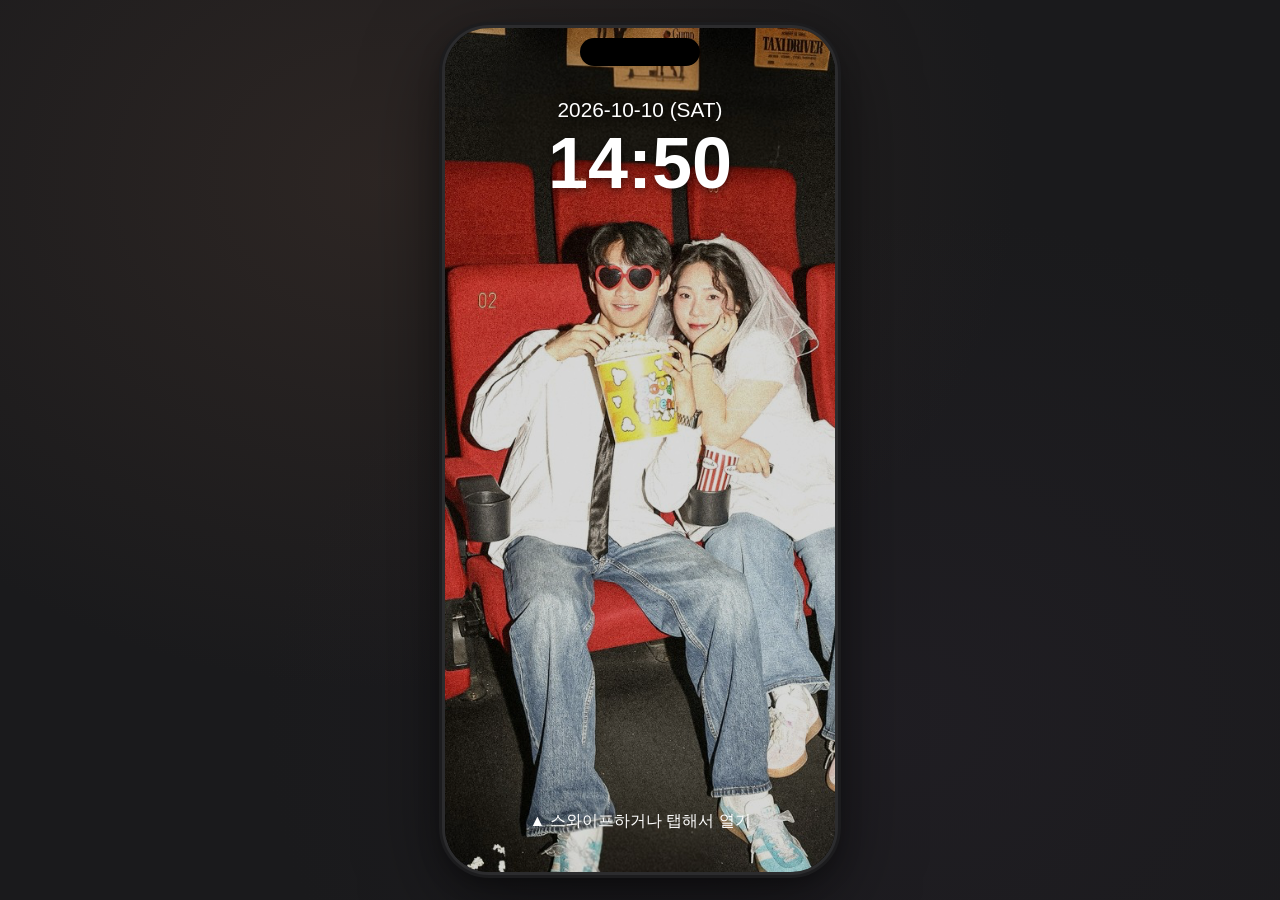
==== commit 5bdb5e40: "fix-update" ====
--- a/index.html
+++ b/index.html
@@ -2,7 +2,7 @@
 <html lang="ko">
 <head>
     <meta charset="UTF-8">
-    <meta name="viewport" content="width=device-width, initial-scale=1.0, viewport-fit=cover">
+    <meta name="viewport" content="width=device-width, initial-scale=1.0, maximum-scale=1.0, user-scalable=no, viewport-fit=cover">
     <title>우리 결혼합니다</title>
     <meta name="description" content="2026년 10월 10일, 황지훈 ♥ 조대옥 결혼합니다. 더아리엘 수원에서 소중한 분들을 초대합니다.">
 
@@ -311,7 +311,7 @@
         </div>
         <div class="page-content story-page-content">
             <div class="story-hero">
-                <img src="home_photo.jpg" alt="신랑 신부 사진" class="story-hero-image">
+                <img src="story/story-hero.jpg" alt="신랑 신부 사진" class="story-hero-image">
                 <div class="story-hero-overlay">
                     <p class="story-hero-date">2026. 10. 10</p>
                     <h4 class="story-hero-names">황지훈 <span>&</span> 조대옥</h4>
@@ -319,51 +319,40 @@
             </div>
 
             <div class="story-intro venue-card">
-                <p>서로 다른 길을 걸어온 두 사람이<br>우연처럼 만나 운명처럼 사랑하게 되었습니다.</p>
-                <p>이제 한 곳을 바라보며<br>평생의 동반자가 되려 합니다.</p>
-                <p class="story-intro-sign">저희의 새로운 시작을<br>축복해 주시면 감사하겠습니다.</p>
+                <p>2019년 7월 19일, 가벼운 마음으로 시작했던 만남이 어쩌다 보니 7년 장기 프로젝트가 되었습니다. 신나는 일도 많고 티격태격 싸우기도 하던 저희가 드디어 2026년 10월 10일 '부부'라는 이름으로 정식 합병합니다!</p>
+                <p class="story-intro-sign">"7년째 재계약 성공! 이제 연애 말고 결혼 계약합니다"</p>
             </div>
 
             
             <div class="story-parents">
                 <div class="story-parent-card groom-side">
-                    <span class="story-parent-label">신랑측</span>
+                    <span class="story-parent-label">신랑</span>
                     <p><strong>황현석 · 강미경</strong> 의 아들</p>
                     <p class="story-parent-name">황지훈</p>
                     <div class="story-mini-profile">
                         <img src="profile/groom-child.jpg" alt="신랑 어린시절" class="story-profile-photo">
-                        <div class="story-profile-header">
-                            <span class="story-profile-role">신랑 황지훈</span>
-                            <!-- 전화번호 입력 시 href를 tel:01012345678 형식으로 교체 -->
-                            <!-- <a class="story-profile-call" href="#" aria-label="신랑에게 전화하기" onclick="return false;"><i class="fa-solid fa-phone"></i></a> -->
-                        </div>
                         <ul class="story-profile-list">
-                            <li>1996년 출생</li>
-                            <li>요리를 잘해요</li>
-                            <li>여행을 좋아해요</li>
+                            <li>1996년 안양 출생</li>
+                            <li>장난기 많은 ENFP</li>
+                            <li>언제든 잘 웃어요</li>
+                            <li>운동을 좋아해요</li>
                         </ul>
-                        <p class="story-profile-pledge">🌳 나무같은 남편이 되겠습니다</p>
-                        <!-- <p class="story-profile-mbti">MBTI · ENFP</p> -->
+                        <p class="story-profile-pledge"><strong>웃음 가득한 가정을 책임지는 남편이 되겠습니다!</strong></p>
                     </div>
                 </div>
                 <div class="story-parent-card bride-side">
-                    <span class="story-parent-label">신부측</span>
+                    <span class="story-parent-label">신부</span>
                     <p><strong>조기종 · 나유미</strong> 의 딸</p>
                     <p class="story-parent-name">조대옥</p>
                     <div class="story-mini-profile">
                         <img src="profile/bride-child.jpg" alt="신부 어린시절" class="story-profile-photo">
-                        <div class="story-profile-header">
-                            <span class="story-profile-role">신부 조대옥</span>
-                            <!-- 전화번호 입력 시 href를 tel:01012345678 형식으로 교체 -->
-                            <!-- <a class="story-profile-call" href="#" aria-label="신부에게 전화하기" onclick="return false;"><i class="fa-solid fa-phone"></i></a> -->
-                        </div>
                         <ul class="story-profile-list">
-                            <li>1996년 출생</li>
+                            <li>1996년 고창 출생</li>
+                            <li>극현실주의 ISTJ</li>
                             <li>뭐든지 잘 먹어요</li>
-                            <li>바다를 좋아해요</li>
+                            <li>여행을 좋아해요</li>
                         </ul>
-                        <p class="story-profile-pledge">🌝 햇살같은 아내가 되겠습니다</p>
-                        <!-- <p class="story-profile-mbti">MBTI · ENFP</p> -->
+                        <p class="story-profile-pledge"><strong>언제나 곁에서 힘이 되어주는 아내가 되겠습니다!</strong></p>
                     </div>
                 </div>
             </div>
@@ -371,31 +360,43 @@
             <div class="story-section-title">Our Timeline</div>
             <div class="story-timeline">
                 <div class="story-timeline-item">
-                    <div class="story-timeline-date">2019. 7</div>
+                    <div class="story-timeline-date">2019.07</div>
                     <div class="story-timeline-card">
+                        <img src="story/2019-dating.jpg" alt="2019년 연애 시작" class="story-timeline-photo">
                         <h5>연애 시작</h5>
-                        <p>서로를 알아가며 연애를 시작했습니다.</p>
+                        <p>저희는 같은 직장에서 처음 만나게 되었습니다.</p>
+                        <p class="story-dialogue">지훈: 월급 루팡하려다 내 마음을 루팡당함</p>
+                        <p class="story-dialogue">대옥: 얜 뭔데 자꾸 말걸지? 좀 귀엽자나?</p>
                     </div>
                 </div>
                 <div class="story-timeline-item">
-                    <div class="story-timeline-date">2020. 5</div>
+                    <div class="story-timeline-date">2020.05</div>
                     <div class="story-timeline-card">
+                        <img src="story/2020-army.jpg" alt="2020년 군대" class="story-timeline-photo">
                         <h5>군대</h5>
-                        <p>군 복무로 잠시 떨어져 지내며 서로를 더 소중히 여기게 되었습니다.</p>
+                        <p>25살의 늦은 나이에 나라의 부름을 받게 되었습니다.</p>
+                        <p class="story-dialogue">지훈: 만난지 얼마 안됐는데 기다려줄까..?ㅠㅠ</p>
+                        <p class="story-dialogue">대옥: 아직까지도 미필이었다고...? 내 나이에 곰신이라니...!</p>
                     </div>
                 </div>
                 <div class="story-timeline-item">
-                    <div class="story-timeline-date">2024. 3</div>
+                    <div class="story-timeline-date">2024.03</div>
                     <div class="story-timeline-card">
-                        <h5>태국 장기여행 후 결혼결심</h5>
-                        <p>태국 장기여행 끝에 평생을 함께하기로 마음먹었습니다.</p>
+                        <img src="story/2024-thailand.jpg" alt="2024년 태국 여행" class="story-timeline-photo">
+                        <h5>태국 여행</h5>
+                        <p>같은 시기에 퇴사하게 되어 한달 동안의 태국 여행을 떠났습니다.</p>
+                        <p class="story-dialogue">지훈: 한달 동안의 계획을 세웠다고? 미래 계획을 맡겨도 되겠는데???</p>
+                        <p class="story-dialogue">대옥: 임기응변이 뛰어나잖아!! 생각보다 더 듬직할지도??</p>
                     </div>
                 </div>
                 <div class="story-timeline-item">
-                    <div class="story-timeline-date">2026. 10</div>
+                    <div class="story-timeline-date">2026.10</div>
                     <div class="story-timeline-card">
-                        <h5>결혼합니다.</h5>
-                        <p>사랑하는 사람과 새로운 출발을 앞두고 있습니다. 소중한 분들을 초대합니다.</p>
+                        <img src="story/2026-wedding.jpg" alt="2026년 결혼" class="story-timeline-photo">
+                        <h5>결혼</h5>
+                        <p>7년간의 연애를 끝내고 새로운 출발을 함께하려 합니다.</p>
+                        <p class="story-dialogue">지훈: 센스있는 신랑이 되어야겠다!</p>
+                        <p class="story-dialogue">대옥: 행복하게 잘 살아보자!</p>
                     </div>
                 </div>
             </div>
@@ -425,15 +426,6 @@
                 </div>
             </div>
             <div class="info-block notice-block">
-                <h5 class="sub-title sub-notice"><i class="fa-solid fa-house"></i> 피로연 안내</h5>
-                <div class="info-details">
-                    <p>결혼식 전에 소중한 분들과 함께할<br>작은 피로연 자리를 준비했습니다.</p>
-                    <p>바쁘시더라도 참석하시어<br>축복해 주시면 감사하겠습니다.</p>
-                    <p><strong>일시</strong> 2026년 10월 3일 (토) 11시 ~ 2시</p>
-                    <p><strong>장소</strong> 고창군 (신부측 자택)</p>
-                </div>
-            </div>
-            <div class="info-block notice-block">
                 <h5 class="sub-title sub-notice"><i class="fa-solid fa-camera-retro"></i> 포토부스 안내</h5>
                 <div class="info-details">
                     <p>모든 하객분들을 위한 무료 포토부스를 준비했습니다.<br>촬영 횟수 제한 없이 자유롭게 이용해 주세요.</p>
@@ -452,6 +444,7 @@
                 <h5 class="sub-title sub-notice"><i class="fa-solid fa-camera"></i> 촬영 안내</h5>
                 <div class="info-details">
                     <p>예식 진행 중 자유롭게 사진을 촬영하시고,<br>모바일청첩장 내의 게스트 스냅 어플로 함께 나눠주시면<br>감사한 마음으로 소중히 간직하겠습니다.</p>
+                    <p><strong>업로드 기간</strong> 26/10/10 ~ 26/10/17</p>
                 </div>
             </div>
         </div>
@@ -522,12 +515,8 @@
             <p style="font-size: 0.95rem; color: #48484a; line-height: 1.6; margin-bottom: 16px; word-break: keep-all;">
                 예식장에서 찍으신 예쁘고 소중한 사진들을 <br>
                 신랑·신부에게 직접 보내주세요! <br>
-                <span style="color: #ff3b30; font-weight: 600;">(보내주신 사진은 다른 하객들에게 노출되지 않습니다.)</span>
-            </p>
-            <p style="font-size: 0.9rem; color: #007aff; font-weight: 600; line-height: 1.5; margin-bottom: 28px; word-break: keep-all; background: #e8f2ff; padding: 12px 14px; border-radius: 12px; width: 100%;">
-                업로드 기간<br>
-                2026년 10월 10일 (식 당일) ~ 2026년 10월 13일<br>
-                <span style="font-weight: 500; font-size: 0.85rem;">식 당일 기준 최대 3일까지</span>
+                <span style="color: #ff3b30; font-weight: 600;">(보내주신 사진은 다른 하객들에게 노출되지 않습니다.)</span><br>
+                <span style="display:inline-block; margin-top:8px; font-weight:600;">업로드 기간 26/10/10 ~ 26/10/17</span>
             </p>
             <a href="https://www.dropbox.com/request/5nmux04hdngwgs6jgcnn" target="_blank" class="copy-full" style="background: linear-gradient(45deg, #405de6, #5851db, #833ab4, #c13584, #e1306c, #fd1d1d); color: white; text-decoration: none; display: flex; justify-content: center; align-items: center; height: 50px; font-size: 1.05rem; box-shadow: 0 4px 15px rgba(225,48,108,0.4); margin-bottom: 0;">
                 사진 업로드하러 가기
@@ -568,7 +557,7 @@
                         <div style="margin-top: 2px;"><strong style="font-size: 1rem; color: #1c1c1e;">황현석</strong></div>
                         <p style="font-size: 0.85rem; color: #48484a; margin-top: 3px;">농협 204051-52-083443</p>
                     </div>
-                    <button class="action-btn naver" style="padding: 7px 14px; font-size: 0.8rem; height: auto; flex-shrink: 0;" onclick="copyAccount('은행명 000-000-000000')">복사</button>
+                    <button class="action-btn naver" style="padding: 7px 14px; font-size: 0.8rem; height: auto; flex-shrink: 0;" onclick="copyAccount('농협 204051-52-083443')">복사</button>
                 </div>
                 <!-- 신랑 모(母) 왼쪽 끝단 색상 및 텍스트 색상 추가 -->
                 <div class="venue-card" style="text-align: left; padding: 15px; margin-bottom: 10px; display: flex; justify-content: space-between; align-items: center; border-left: 4px solid #007aff;">
@@ -577,7 +566,7 @@
                         <div style="margin-top: 2px;"><strong style="font-size: 1rem; color: #1c1c1e;">강미경</strong></div>
                         <p style="font-size: 0.85rem; color: #48484a; margin-top: 3px;">농협 211001-52-107019</p>
                     </div>
-                    <button class="action-btn naver" style="padding: 7px 14px; font-size: 0.8rem; height: auto; flex-shrink: 0;" onclick="copyAccount('은행명 000-000-000000')">복사</button>
+                    <button class="action-btn naver" style="padding: 7px 14px; font-size: 0.8rem; height: auto; flex-shrink: 0;" onclick="copyAccount('농협 211001-52-107019')">복사</button>
                 </div>
             </div>
 
@@ -587,9 +576,9 @@
                     <div style="flex: 1;">
                         <span style="font-size: 0.75rem; color: #ff2d55; font-weight: 700;">신부</span>
                         <div style="margin-top: 2px;"><strong style="font-size: 1rem; color: #1c1c1e;">조대옥</strong></div>
-                        <p style="font-size: 0.85rem; color: #48484a; margin-top: 3px;">NH농협은행 302-1940-922331
-                    </div>
-                    <button class="action-btn naver" style="padding: 7px 14px; font-size: 0.8rem; height: auto; flex-shrink: 0;" onclick="copyAccount('은행명 000-000-000000')">복사</button>
+                        <p style="font-size: 0.85rem; color: #48484a; margin-top: 3px;">농협 302-1940-922331
+                    </div>
+                    <button class="action-btn naver" style="padding: 7px 14px; font-size: 0.8rem; height: auto; flex-shrink: 0;" onclick="copyAccount('농협 302-1940-922331')">복사</button>
                 </div>
                 <!-- 신부 부(父) 왼쪽 끝단 색상 및 텍스트 색상 추가 -->
                 <div class="venue-card" style="text-align: left; padding: 15px; margin-bottom: 10px; display: flex; justify-content: space-between; align-items: center; border-left: 4px solid #ff2d55;">
@@ -598,7 +587,7 @@
                         <div style="margin-top: 2px;"><strong style="font-size: 1rem; color: #1c1c1e;">조기종</strong></div>
                         <p style="font-size: 0.85rem; color: #48484a; margin-top: 3px;">농협 521013-52-184853</p>
                     </div>
-                    <button class="action-btn naver" style="padding: 7px 14px; font-size: 0.8rem; height: auto; flex-shrink: 0;" onclick="copyAccount('은행명 000-000-000000')">복사</button>
+                    <button class="action-btn naver" style="padding: 7px 14px; font-size: 0.8rem; height: auto; flex-shrink: 0;" onclick="copyAccount('농협 521013-52-184853')">복사</button>
                 </div>
                 <!-- 신부 모(母) 왼쪽 끝단 색상 및 텍스트 색상 추가 -->
                 <div class="venue-card" style="text-align: left; padding: 15px; margin-bottom: 10px; display: flex; justify-content: space-between; align-items: center; border-left: 4px solid #ff2d55;">
@@ -607,7 +596,7 @@
                         <div style="margin-top: 2px;"><strong style="font-size: 1rem; color: #1c1c1e;">나유미</strong></div>
                         <p style="font-size: 0.85rem; color: #48484a; margin-top: 3px;">농협 521014-52-039342 </p>
                     </div>
-                    <button class="action-btn naver" style="padding: 7px 14px; font-size: 0.8rem; height: auto; flex-shrink: 0;" onclick="copyAccount('은행명 000-000-000000')">복사</button>
+                    <button class="action-btn naver" style="padding: 7px 14px; font-size: 0.8rem; height: auto; flex-shrink: 0;" onclick="copyAccount('농협 521014-52-039342')">복사</button>
                 </div>
             </div>
         </div>
--- a/style.css
+++ b/style.css
@@ -18,6 +18,7 @@
     overflow: hidden;
     background-color: #000;
     -webkit-tap-highlight-color: transparent;
+    touch-action: manipulation;
 }
 
 /* PC: 어두운 배경 위에 폰 프레임 중앙 배치 */
@@ -40,6 +41,7 @@
     max-height: 100%;
     overflow: hidden;
     background: #000;
+    touch-action: manipulation;
 }
 
 /* 모바일: 전체 화면 */
@@ -275,9 +277,18 @@
     transform: rotate(45deg); box-shadow: -1px 2px 4px rgba(0,0,0,0.3);
 }
 
-/* 📸 순정 사진 앱 */
+/* 📸 순정 사진 앱 — 꽃잎 회전축을 박스 정중앙에 맞춤 */
 .ios-photos { background: #ffffff; }
-.petal { position: absolute; width: 13px; height: 24px; border-radius: 10px; opacity: 0.85; transform-origin: center bottom; top: 6px; left: 23.5px; }
+.petal {
+    position: absolute;
+    width: 13px;
+    height: 24px;
+    border-radius: 10px;
+    opacity: 0.85;
+    transform-origin: center bottom;
+    left: calc(50% - 6.5px);
+    top: calc(50% - 24px);
+}
 .p1 { background: #ff3b30; transform: rotate(0deg); }
 .p2 { background: #ff9500; transform: rotate(45deg); }
 .p3 { background: #ffcc00; transform: rotate(90deg); }
@@ -402,7 +413,7 @@
 .header-bar { position: absolute; top: 10px; width: 40px; height: 5px; background: #d1d1d6; border-radius: 3px; }
 .page-header h3 { font-size: 1.15rem; font-weight: 600; color: #1c1c1e; }
 .close-btn { position: absolute; right: 20px; background: #e5e5ea; border: none; font-size: 0.9rem; font-weight: bold; color: #8e8e93; width: 28px; height: 28px; border-radius: 50%; cursor: pointer; display: flex; justify-content: center; align-items: center; }
-.page-content { padding: 20px; overflow-y: auto; -webkit-overflow-scrolling: touch; flex: 1; min-height: 0; }
+.page-content { padding: 20px; overflow-y: auto; -webkit-overflow-scrolling: touch; flex: 1; min-height: 0; touch-action: pan-y; }
 
 /* 방명록 댓글 박스 스타일 */
 .gb-comment-box { background: white; padding: 15px; border-radius: 14px; margin-bottom: 10px; box-shadow: 0 2px 8px rgba(0,0,0,0.04); }
@@ -683,6 +694,16 @@
     line-height: 1.6;
 }
 
+.story-timeline-card p + p {
+    margin-top: 6px;
+}
+
+.story-dialogue {
+    font-size: 0.84rem !important;
+    color: #48484a !important;
+    word-break: keep-all;
+}
+
 .story-parents {
     padding: 0 16px;
     display: flex;
@@ -743,7 +764,7 @@
     object-fit: cover;
     border-radius: 14px;
     display: block;
-    margin: 0 auto 14px;
+    margin: 0 auto 12px;
     background: #f2f2f7;
 }
 
@@ -793,10 +814,14 @@
 
 .story-profile-pledge {
     font-size: 0.9rem !important;
-    font-weight: 600;
+    font-weight: 700;
     color: #1c1c1e !important;
-    margin-bottom: 10px;
+    margin-bottom: 0;
     line-height: 1.5;
+}
+
+.story-profile-pledge strong {
+    font-weight: 700;
 }
 
 .story-profile-mbti {
@@ -808,6 +833,7 @@
 /* 갤러리 */
 .gallery-page-content {
     padding: 10px 8px 16px;
+    touch-action: pan-y;
 }
 
 .gallery-grid {
@@ -945,7 +971,7 @@
         height: 44px;
     }
     .icon-item span { font-size: 0.65rem; }
-    .petal { width: 10px; height: 18px; top: 5px; left: 19px; }
+    .petal { width: 10px; height: 18px; left: calc(50% - 5px); top: calc(50% - 18px); }
     .ios-reminders { padding-left: 10px; gap: 6px; }
     .rem-line { left: 20px; width: 18px; }
     .ios-reminders .rem-line:nth-of-type(1) { top: 14px; }
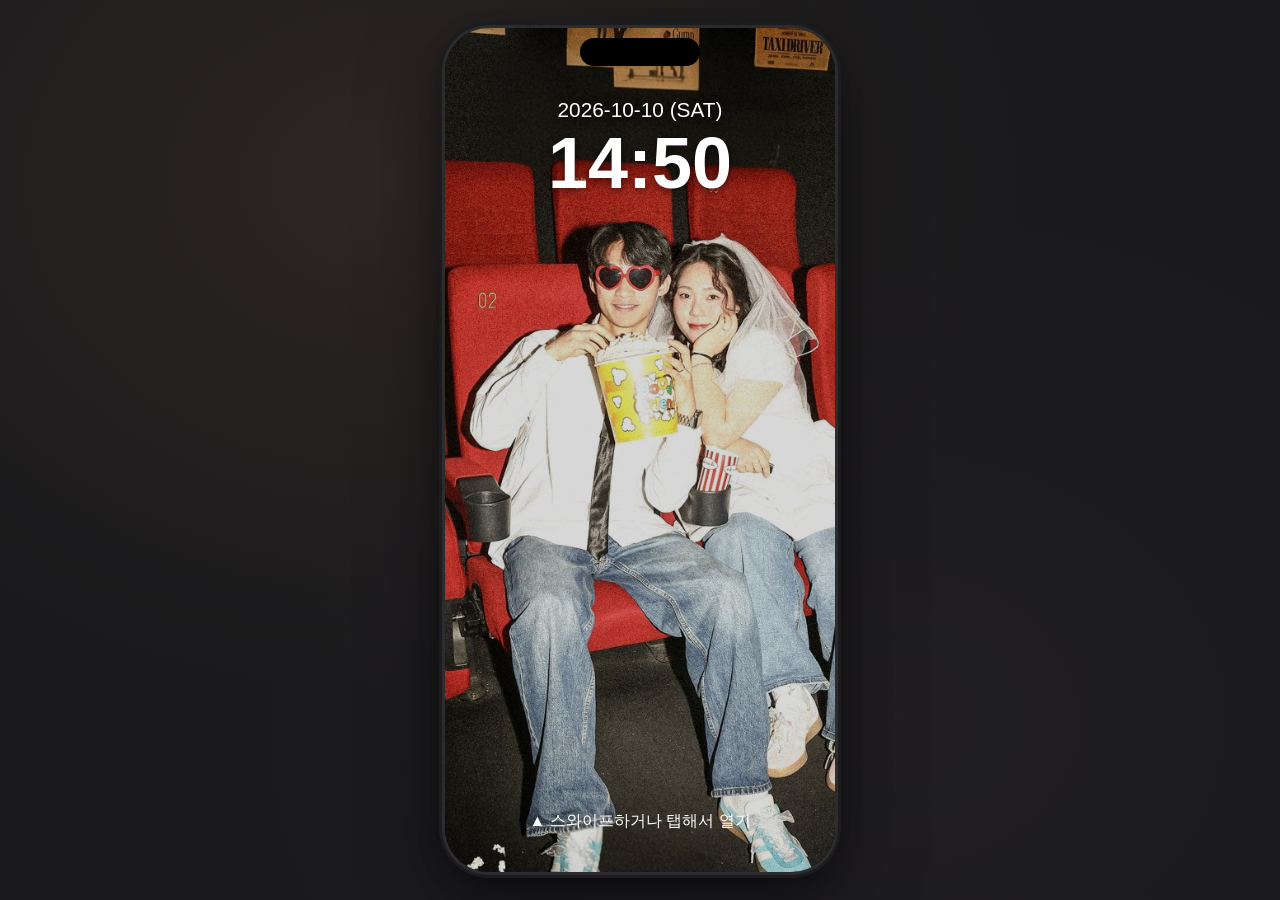
==== commit 2c510e13: "index.html" ====
--- a/index.html
+++ b/index.html
@@ -319,7 +319,13 @@
             </div>
 
             <div class="story-intro venue-card">
-                <p>2019년 7월 19일, 가벼운 마음으로 시작했던 만남이 어쩌다 보니 7년 장기 프로젝트가 되었습니다. 신나는 일도 많고 티격태격 싸우기도 하던 저희가 드디어 2026년 10월 10일 '부부'라는 이름으로 정식 합병합니다!</p>
+                <p>2019년 7월 19일,
+                    <br>가벼운 마음으로 시작했던 만남이
+                    <br>어쩌다 보니 7년 장기 프로젝트가 되었습니다.
+                    <br><br>신나는 일도 많고
+                    <br>티격태격 싸우기도 하던
+                    <br>저희가 드디어 2026년 10월 10일
+                    <br>'부부'라는 이름으로 정식 합병합니다!</p>
                 <p class="story-intro-sign">"7년째 재계약 성공! 이제 연애 말고 결혼 계약합니다"</p>
             </div>
 
@@ -385,7 +391,7 @@
                         <img src="story/2024-thailand.jpg" alt="2024년 태국 여행" class="story-timeline-photo">
                         <h5>태국 여행</h5>
                         <p>같은 시기에 퇴사하게 되어 한달 동안의 태국 여행을 떠났습니다.</p>
-                        <p class="story-dialogue">지훈: 한달 동안의 계획을 세웠다고? 미래 계획을 맡겨도 되겠는데???</p>
+                        <p class="story-dialogue">지훈: 계획적이고 똑부러지는데? 배울 점도 많은데~?!</p>
                         <p class="story-dialogue">대옥: 임기응변이 뛰어나잖아!! 생각보다 더 듬직할지도??</p>
                     </div>
                 </div>
--- a/style.css
+++ b/style.css
@@ -631,6 +631,9 @@
     margin-top: 18px;
     color: #1c1c1e;
     font-weight: 600;
+    white-space: nowrap;
+    font-size: clamp(0.72rem, 3.4vw, 0.95rem);
+    letter-spacing: -0.02em;
 }
 
 .story-section-title {
